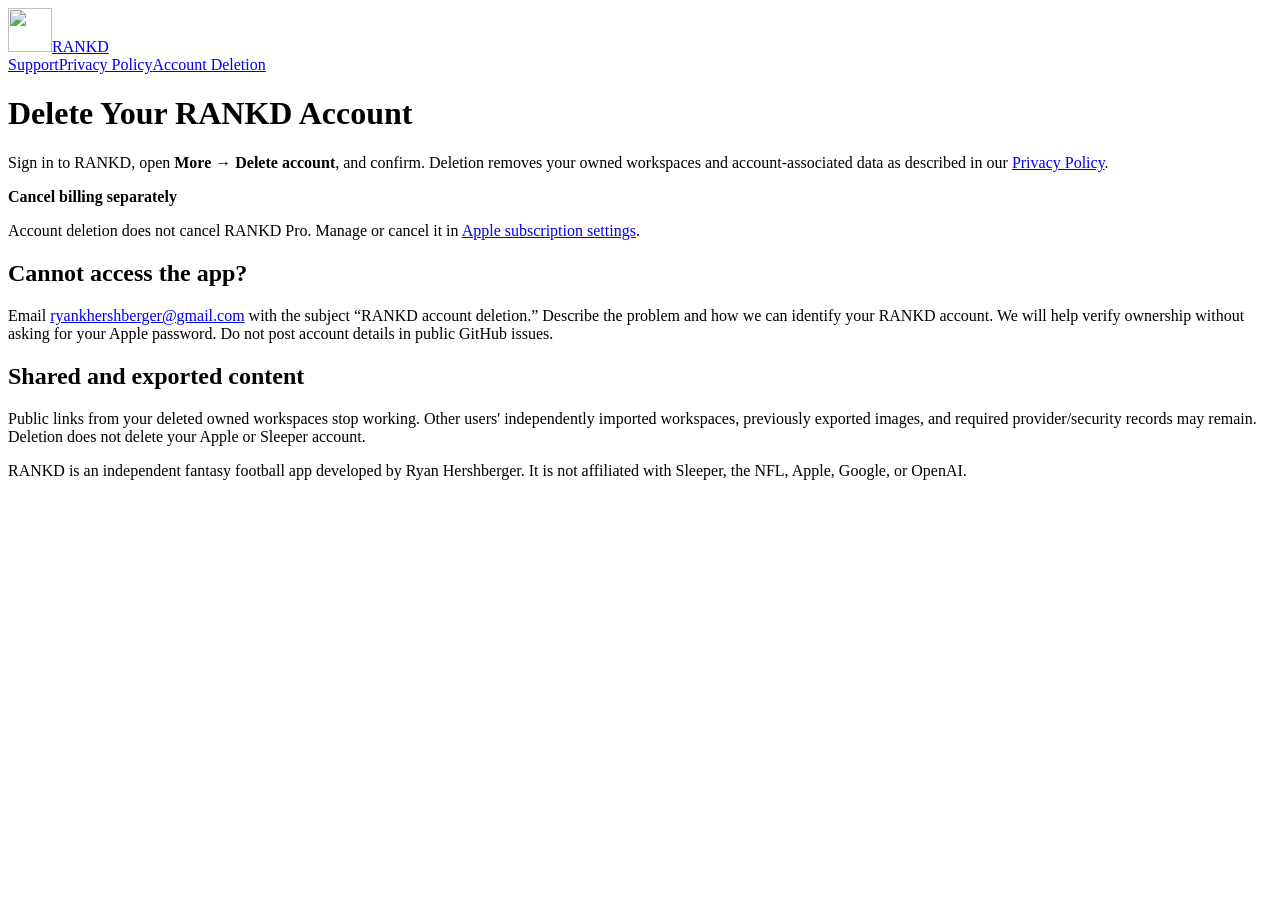
==== account-deletion.html @ 0ba634ea "Publish RANKD account-deletion.html" ====
<!doctype html>
<html lang="en"><head><meta charset="utf-8"><meta name="viewport" content="width=device-width, initial-scale=1"><meta name="description" content="RANKD privacy information and app support."><title>Account Deletion · RANKD</title><link rel="icon" href="./icon.svg" type="image/svg+xml"><link rel="stylesheet" href="./styles.css"></head>
<body><main><header><a class="brand" href="./"><img src="./icon.svg" alt="" width="44" height="44">RANKD</a><nav aria-label="Support navigation"><a href="./">Support</a><a href="./privacy.html">Privacy Policy</a><a href="./account-deletion.html">Account Deletion</a></nav></header><h1>Delete Your RANKD Account</h1><p>Sign in to RANKD, open <strong>More → Delete account</strong>, and confirm. Deletion removes your owned workspaces and account-associated data as described in our <a href="./privacy.html">Privacy Policy</a>.</p><div class="callout"><strong>Cancel billing separately</strong><p>Account deletion does not cancel RANKD Pro. Manage or cancel it in <a href="https://apps.apple.com/account/subscriptions">Apple subscription settings</a>.</p></div><h2>Cannot access the app?</h2><p>Email <a href="mailto:ryankhershberger@gmail.com">ryankhershberger@gmail.com</a> with the subject “RANKD account deletion.” Describe the problem and how we can identify your RANKD account. We will help verify ownership without asking for your Apple password. Do not post account details in public GitHub issues.</p><h2>Shared and exported content</h2><p>Public links from your deleted owned workspaces stop working. Other users' independently imported workspaces, previously exported images, and required provider/security records may remain. Deletion does not delete your Apple or Sleeper account.</p><footer>RANKD is an independent fantasy football app developed by Ryan Hershberger. It is not affiliated with Sleeper, the NFL, Apple, Google, or OpenAI.</footer></main></body></html>
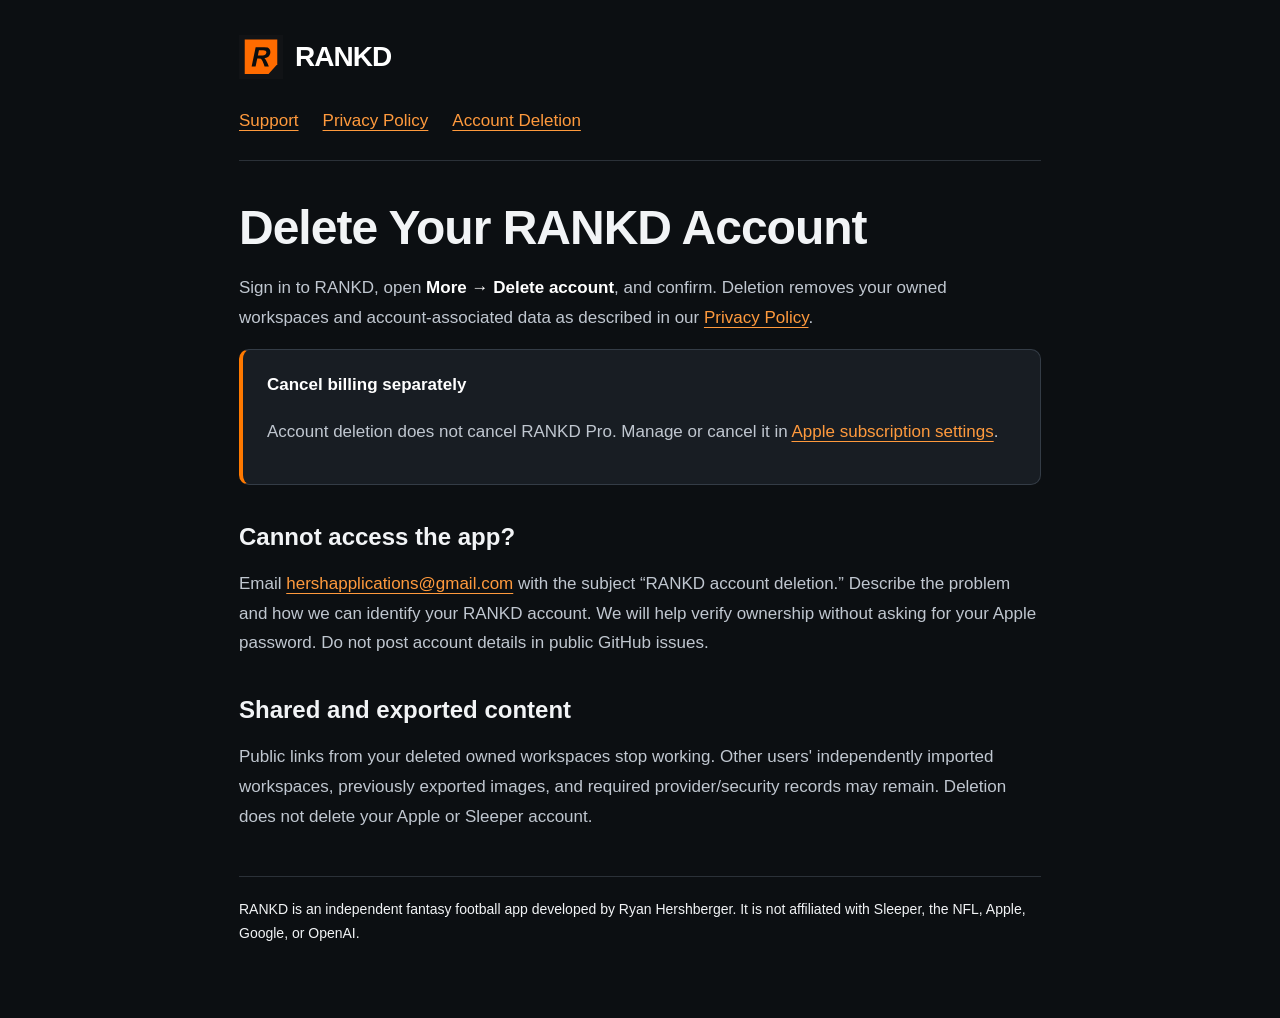
==== commit dea1b3a8: "Use Hersh Applications support contact" ====
--- a/account-deletion.html
+++ b/account-deletion.html
@@ -1,3 +1,3 @@
 <!doctype html>
 <html lang="en"><head><meta charset="utf-8"><meta name="viewport" content="width=device-width, initial-scale=1"><meta name="description" content="RANKD privacy information and app support."><title>Account Deletion · RANKD</title><link rel="icon" href="./icon.svg" type="image/svg+xml"><link rel="stylesheet" href="./styles.css"></head>
-<body><main><header><a class="brand" href="./"><img src="./icon.svg" alt="" width="44" height="44">RANKD</a><nav aria-label="Support navigation"><a href="./">Support</a><a href="./privacy.html">Privacy Policy</a><a href="./account-deletion.html">Account Deletion</a></nav></header><h1>Delete Your RANKD Account</h1><p>Sign in to RANKD, open <strong>More → Delete account</strong>, and confirm. Deletion removes your owned workspaces and account-associated data as described in our <a href="./privacy.html">Privacy Policy</a>.</p><div class="callout"><strong>Cancel billing separately</strong><p>Account deletion does not cancel RANKD Pro. Manage or cancel it in <a href="https://apps.apple.com/account/subscriptions">Apple subscription settings</a>.</p></div><h2>Cannot access the app?</h2><p>Email <a href="mailto:ryankhershberger@gmail.com">ryankhershberger@gmail.com</a> with the subject “RANKD account deletion.” Describe the problem and how we can identify your RANKD account. We will help verify ownership without asking for your Apple password. Do not post account details in public GitHub issues.</p><h2>Shared and exported content</h2><p>Public links from your deleted owned workspaces stop working. Other users' independently imported workspaces, previously exported images, and required provider/security records may remain. Deletion does not delete your Apple or Sleeper account.</p><footer>RANKD is an independent fantasy football app developed by Ryan Hershberger. It is not affiliated with Sleeper, the NFL, Apple, Google, or OpenAI.</footer></main></body></html>+<body><main><header><a class="brand" href="./"><img src="./icon.svg" alt="" width="44" height="44">RANKD</a><nav aria-label="Support navigation"><a href="./">Support</a><a href="./privacy.html">Privacy Policy</a><a href="./account-deletion.html">Account Deletion</a></nav></header><h1>Delete Your RANKD Account</h1><p>Sign in to RANKD, open <strong>More → Delete account</strong>, and confirm. Deletion removes your owned workspaces and account-associated data as described in our <a href="./privacy.html">Privacy Policy</a>.</p><div class="callout"><strong>Cancel billing separately</strong><p>Account deletion does not cancel RANKD Pro. Manage or cancel it in <a href="https://apps.apple.com/account/subscriptions">Apple subscription settings</a>.</p></div><h2>Cannot access the app?</h2><p>Email <a href="mailto:hershapplications@gmail.com">hershapplications@gmail.com</a> with the subject “RANKD account deletion.” Describe the problem and how we can identify your RANKD account. We will help verify ownership without asking for your Apple password. Do not post account details in public GitHub issues.</p><h2>Shared and exported content</h2><p>Public links from your deleted owned workspaces stop working. Other users' independently imported workspaces, previously exported images, and required provider/security records may remain. Deletion does not delete your Apple or Sleeper account.</p><footer>RANKD is an independent fantasy football app developed by Ryan Hershberger. It is not affiliated with Sleeper, the NFL, Apple, Google, or OpenAI.</footer></main></body></html>
--- a/styles.css
+++ b/styles.css
@@ -0,0 +1 @@
+*{box-sizing:border-box}html{color-scheme:dark}body{margin:0;background:#0c0f12;color:#f2f4f6;font:17px/1.75 -apple-system,BlinkMacSystemFont,"Segoe UI",sans-serif}main{max-width:850px;margin:auto;padding:32px 24px 72px}header{border-bottom:1px solid #2b3138;padding-bottom:24px}.brand{display:inline-flex;align-items:center;gap:12px;color:#fff;text-decoration:none;font-size:28px;font-weight:900;letter-spacing:-1px}.brand img{width:44px;height:44px}nav{display:flex;flex-wrap:wrap;gap:24px;margin-top:18px}a{color:#ff9a3d;text-underline-offset:4px}a:hover{color:#ffc18a}a:focus-visible{outline:3px solid #ff9a3d;outline-offset:5px}h1{font-size:clamp(34px,7vw,48px);line-height:1.12;letter-spacing:-1px;margin:40px 0 18px}h2{font-size:24px;line-height:1.3;margin:36px 0 12px}h3{font-size:19px}p,li{color:#c0c7d0}strong{color:#fff}.meta{font-size:14px;color:#949eab}.callout{padding:20px 24px;background:#181d23;border:1px solid #343c46;border-left:4px solid #ff7900;border-radius:10px}li+li{margin-top:8px}.button{display:inline-block;padding:12px 22px;background:#ff7900;color:#101010;text-decoration:none;font-weight:750;border-radius:10px}footer{border-top:1px solid #2b3138;margin-top:44px;padding-top:20px;font-size:14px}table{border-collapse:collapse;width:100%;font-size:15px}th,td{text-align:left;vertical-align:top;padding:12px 8px;border-bottom:1px solid #343c46}th{color:#ff9a3d}@media(max-width:520px){main{padding:22px 18px 48px}body{font-size:16px}table{font-size:14px}th,td{padding:10px 5px}}
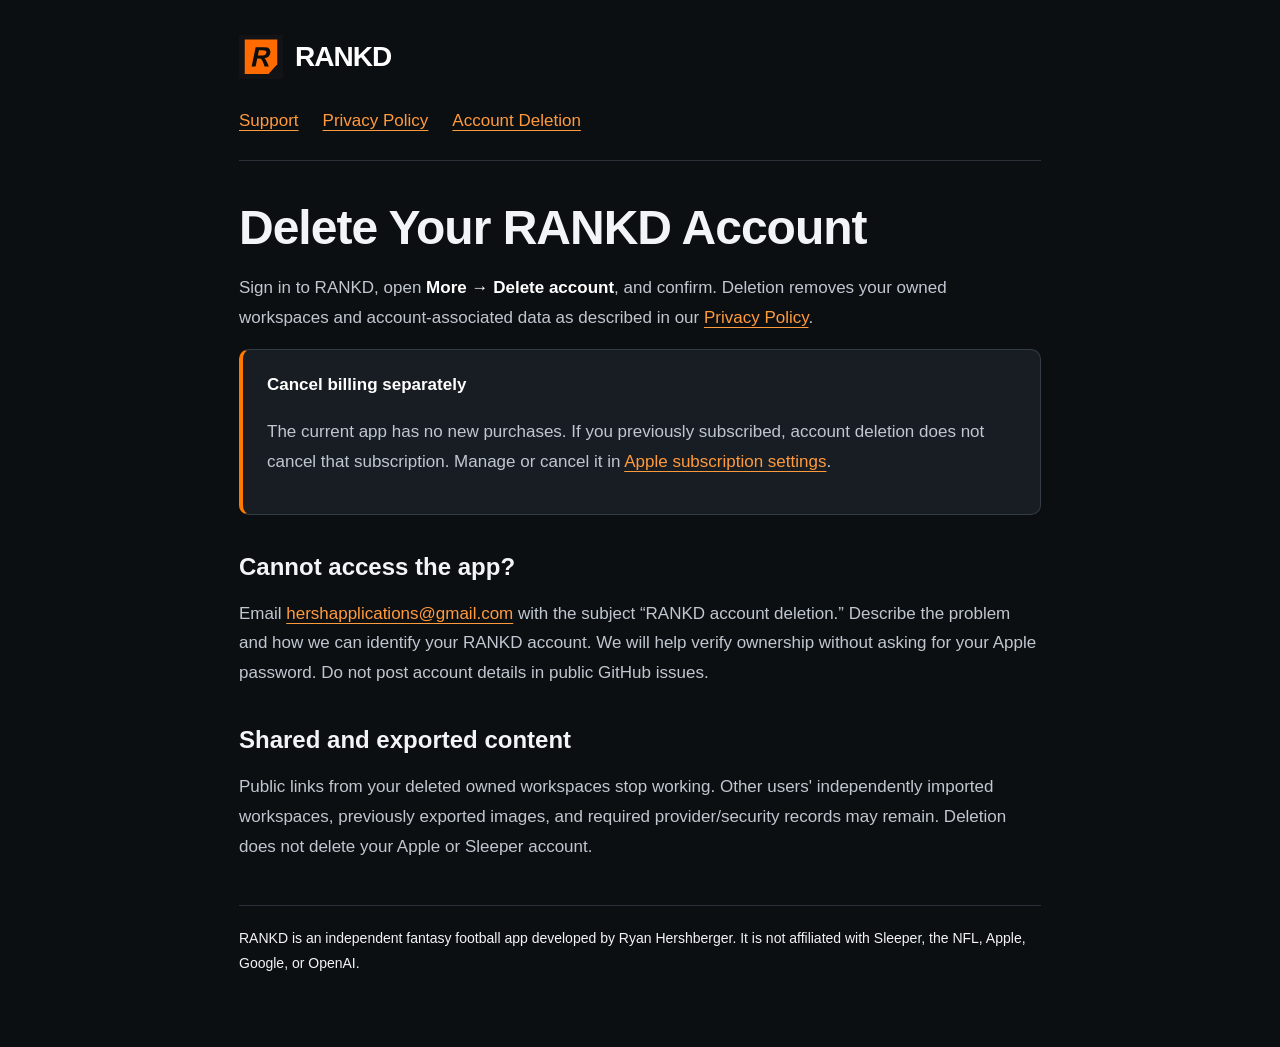
==== commit 314d39d1: "Document free iOS tools and user-supplied writing workflow" ====
--- a/account-deletion.html
+++ b/account-deletion.html
@@ -1,3 +1,3 @@
 <!doctype html>
 <html lang="en"><head><meta charset="utf-8"><meta name="viewport" content="width=device-width, initial-scale=1"><meta name="description" content="RANKD privacy information and app support."><title>Account Deletion · RANKD</title><link rel="icon" href="./icon.svg" type="image/svg+xml"><link rel="stylesheet" href="./styles.css"></head>
-<body><main><header><a class="brand" href="./"><img src="./icon.svg" alt="" width="44" height="44">RANKD</a><nav aria-label="Support navigation"><a href="./">Support</a><a href="./privacy.html">Privacy Policy</a><a href="./account-deletion.html">Account Deletion</a></nav></header><h1>Delete Your RANKD Account</h1><p>Sign in to RANKD, open <strong>More → Delete account</strong>, and confirm. Deletion removes your owned workspaces and account-associated data as described in our <a href="./privacy.html">Privacy Policy</a>.</p><div class="callout"><strong>Cancel billing separately</strong><p>Account deletion does not cancel RANKD Pro. Manage or cancel it in <a href="https://apps.apple.com/account/subscriptions">Apple subscription settings</a>.</p></div><h2>Cannot access the app?</h2><p>Email <a href="mailto:hershapplications@gmail.com">hershapplications@gmail.com</a> with the subject “RANKD account deletion.” Describe the problem and how we can identify your RANKD account. We will help verify ownership without asking for your Apple password. Do not post account details in public GitHub issues.</p><h2>Shared and exported content</h2><p>Public links from your deleted owned workspaces stop working. Other users' independently imported workspaces, previously exported images, and required provider/security records may remain. Deletion does not delete your Apple or Sleeper account.</p><footer>RANKD is an independent fantasy football app developed by Ryan Hershberger. It is not affiliated with Sleeper, the NFL, Apple, Google, or OpenAI.</footer></main></body></html>+<body><main><header><a class="brand" href="./"><img src="./icon.svg" alt="" width="44" height="44">RANKD</a><nav aria-label="Support navigation"><a href="./">Support</a><a href="./privacy.html">Privacy Policy</a><a href="./account-deletion.html">Account Deletion</a></nav></header><h1>Delete Your RANKD Account</h1><p>Sign in to RANKD, open <strong>More → Delete account</strong>, and confirm. Deletion removes your owned workspaces and account-associated data as described in our <a href="./privacy.html">Privacy Policy</a>.</p><div class="callout"><strong>Cancel billing separately</strong><p>The current app has no new purchases. If you previously subscribed, account deletion does not cancel that subscription. Manage or cancel it in <a href="https://apps.apple.com/account/subscriptions">Apple subscription settings</a>.</p></div><h2>Cannot access the app?</h2><p>Email <a href="mailto:hershapplications@gmail.com">hershapplications@gmail.com</a> with the subject “RANKD account deletion.” Describe the problem and how we can identify your RANKD account. We will help verify ownership without asking for your Apple password. Do not post account details in public GitHub issues.</p><h2>Shared and exported content</h2><p>Public links from your deleted owned workspaces stop working. Other users' independently imported workspaces, previously exported images, and required provider/security records may remain. Deletion does not delete your Apple or Sleeper account.</p><footer>RANKD is an independent fantasy football app developed by Ryan Hershberger. It is not affiliated with Sleeper, the NFL, Apple, Google, or OpenAI.</footer></main></body></html>
